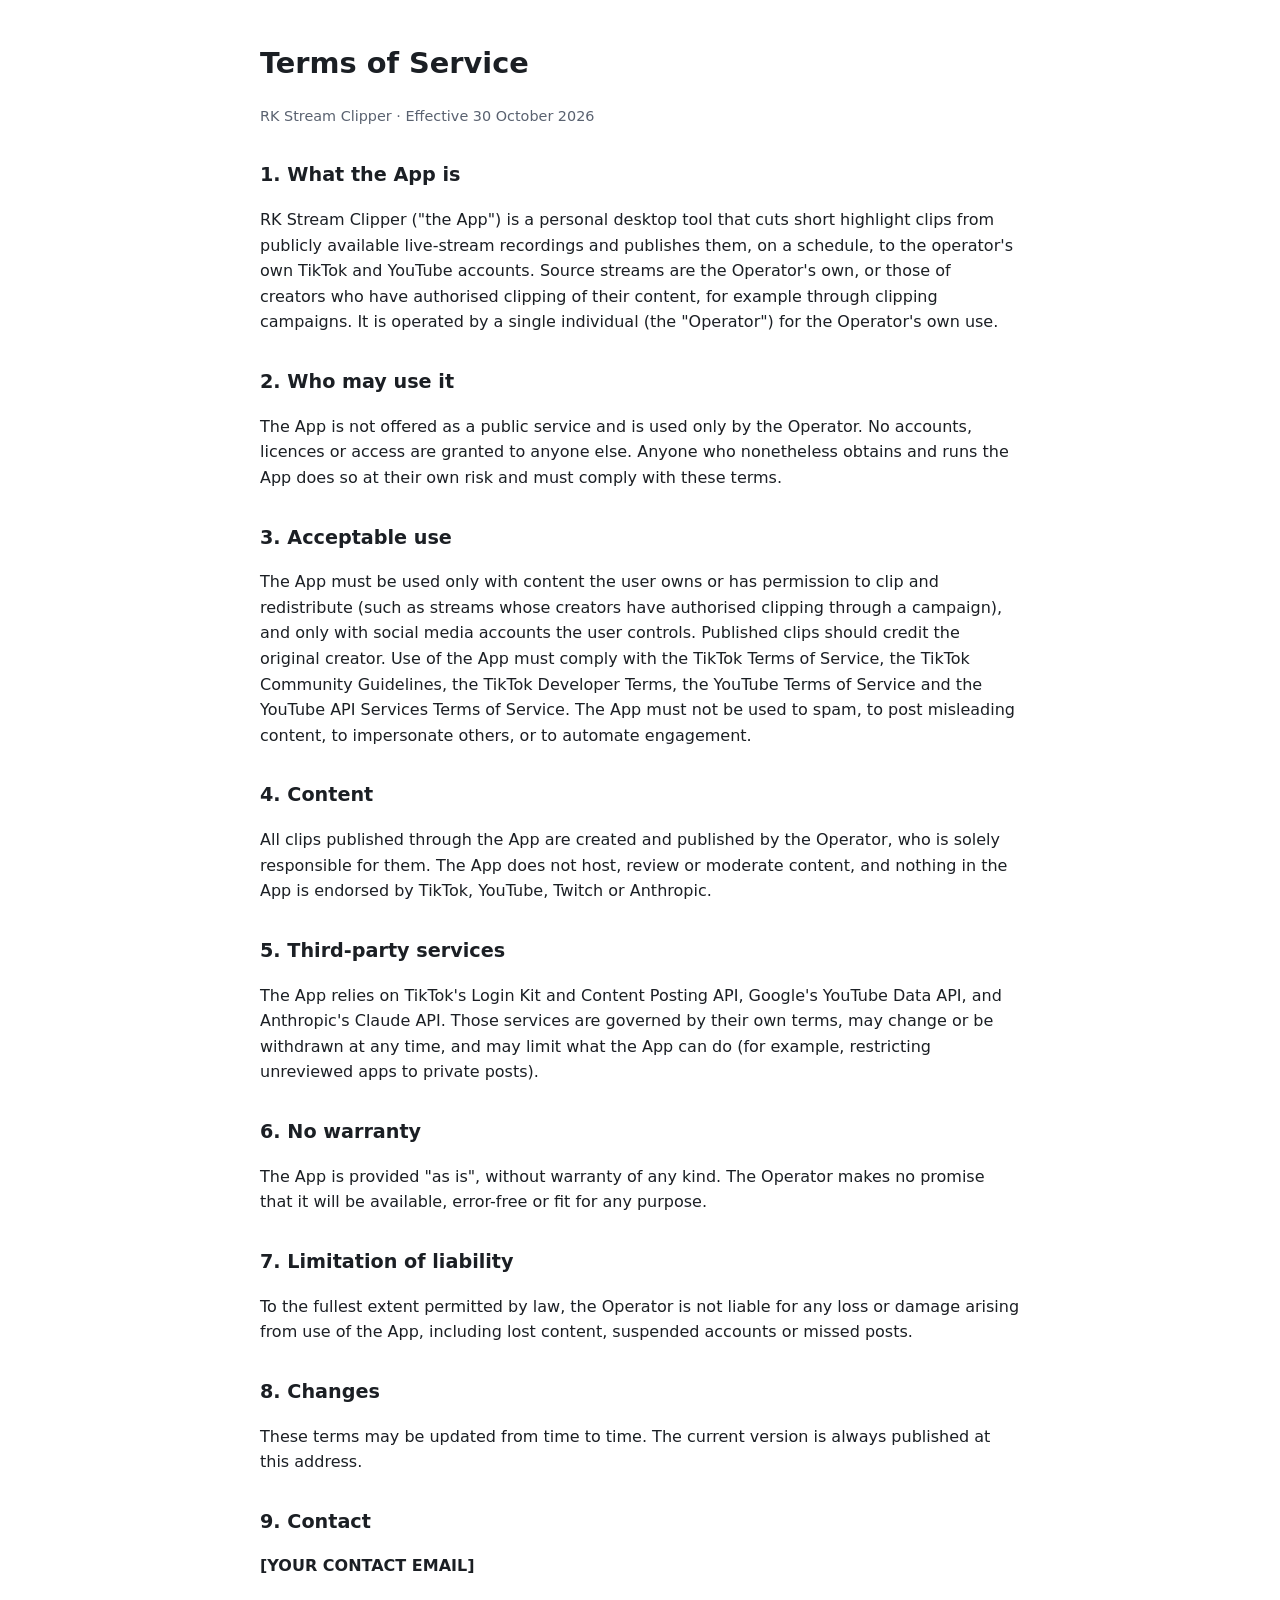
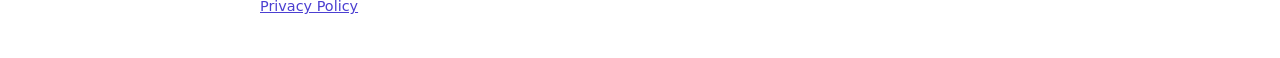
==== terms.html @ 4bec4d71 "Privacy policy and terms of service for RK Stream Clipper Co-Authored-By: Claude Fable 5.1 <noreply@" ====
<!doctype html>
<html lang="en"><head><meta charset="utf-8"><meta name="viewport" content="width=device-width,initial-scale=1">
<title>Terms of Service – RK Stream Clipper</title><link rel="stylesheet" href="style.css"></head><body>
<h1>Terms of Service</h1>
<p class="meta">RK Stream Clipper · Effective 30 October 2026</p>

<h2>1. What the App is</h2>
<p>RK Stream Clipper ("the App") is a personal desktop tool that cuts short highlight clips from publicly available
live-stream recordings and publishes them, on a schedule, to the operator's own TikTok and YouTube accounts. Source streams are
the Operator's own, or those of creators who have authorised clipping of their content, for example through clipping campaigns. It is operated by
a single individual (the "Operator") for the Operator's own use.</p>

<h2>2. Who may use it</h2>
<p>The App is not offered as a public service and is used only by the Operator. No accounts, licences or access are granted to
anyone else. Anyone who nonetheless obtains and runs the App does so at their own risk and must comply with these terms.</p>

<h2>3. Acceptable use</h2>
<p>The App must be used only with content the user owns or has permission to clip and redistribute (such as streams whose
creators have authorised clipping through a campaign), and only with social media accounts the user controls. Published clips
should credit the original creator. Use of the App must comply with the TikTok Terms of Service, the TikTok Community Guidelines, the TikTok
Developer Terms, the YouTube Terms of Service and the YouTube API Services Terms of Service. The App must not be used to spam,
to post misleading content, to impersonate others, or to automate engagement.</p>

<h2>4. Content</h2>
<p>All clips published through the App are created and published by the Operator, who is solely responsible for them. The App
does not host, review or moderate content, and nothing in the App is endorsed by TikTok, YouTube, Twitch or Anthropic.</p>

<h2>5. Third-party services</h2>
<p>The App relies on TikTok's Login Kit and Content Posting API, Google's YouTube Data API, and Anthropic's Claude API. Those
services are governed by their own terms, may change or be withdrawn at any time, and may limit what the App can do (for example,
restricting unreviewed apps to private posts).</p>

<h2>6. No warranty</h2>
<p>The App is provided "as is", without warranty of any kind. The Operator makes no promise that it will be available,
error-free or fit for any purpose.</p>

<h2>7. Limitation of liability</h2>
<p>To the fullest extent permitted by law, the Operator is not liable for any loss or damage arising from use of the App,
including lost content, suspended accounts or missed posts.</p>

<h2>8. Changes</h2>
<p>These terms may be updated from time to time. The current version is always published at this address.</p>

<h2>9. Contact</h2>
<p><strong>[YOUR CONTACT EMAIL]</strong></p>

<p class="meta"><a href="privacy.html">Privacy Policy</a></p>
</body></html>
---- style.css ----
body{font-family:system-ui,Segoe UI,Arial,sans-serif;max-width:760px;margin:40px auto;padding:0 20px;line-height:1.6;color:#1b1f24;background:#fff}
h1{font-size:1.8rem}h2{font-size:1.2rem;margin-top:2rem}
.meta{color:#5a6270;font-size:.9rem}
a{color:#4b3fd1}
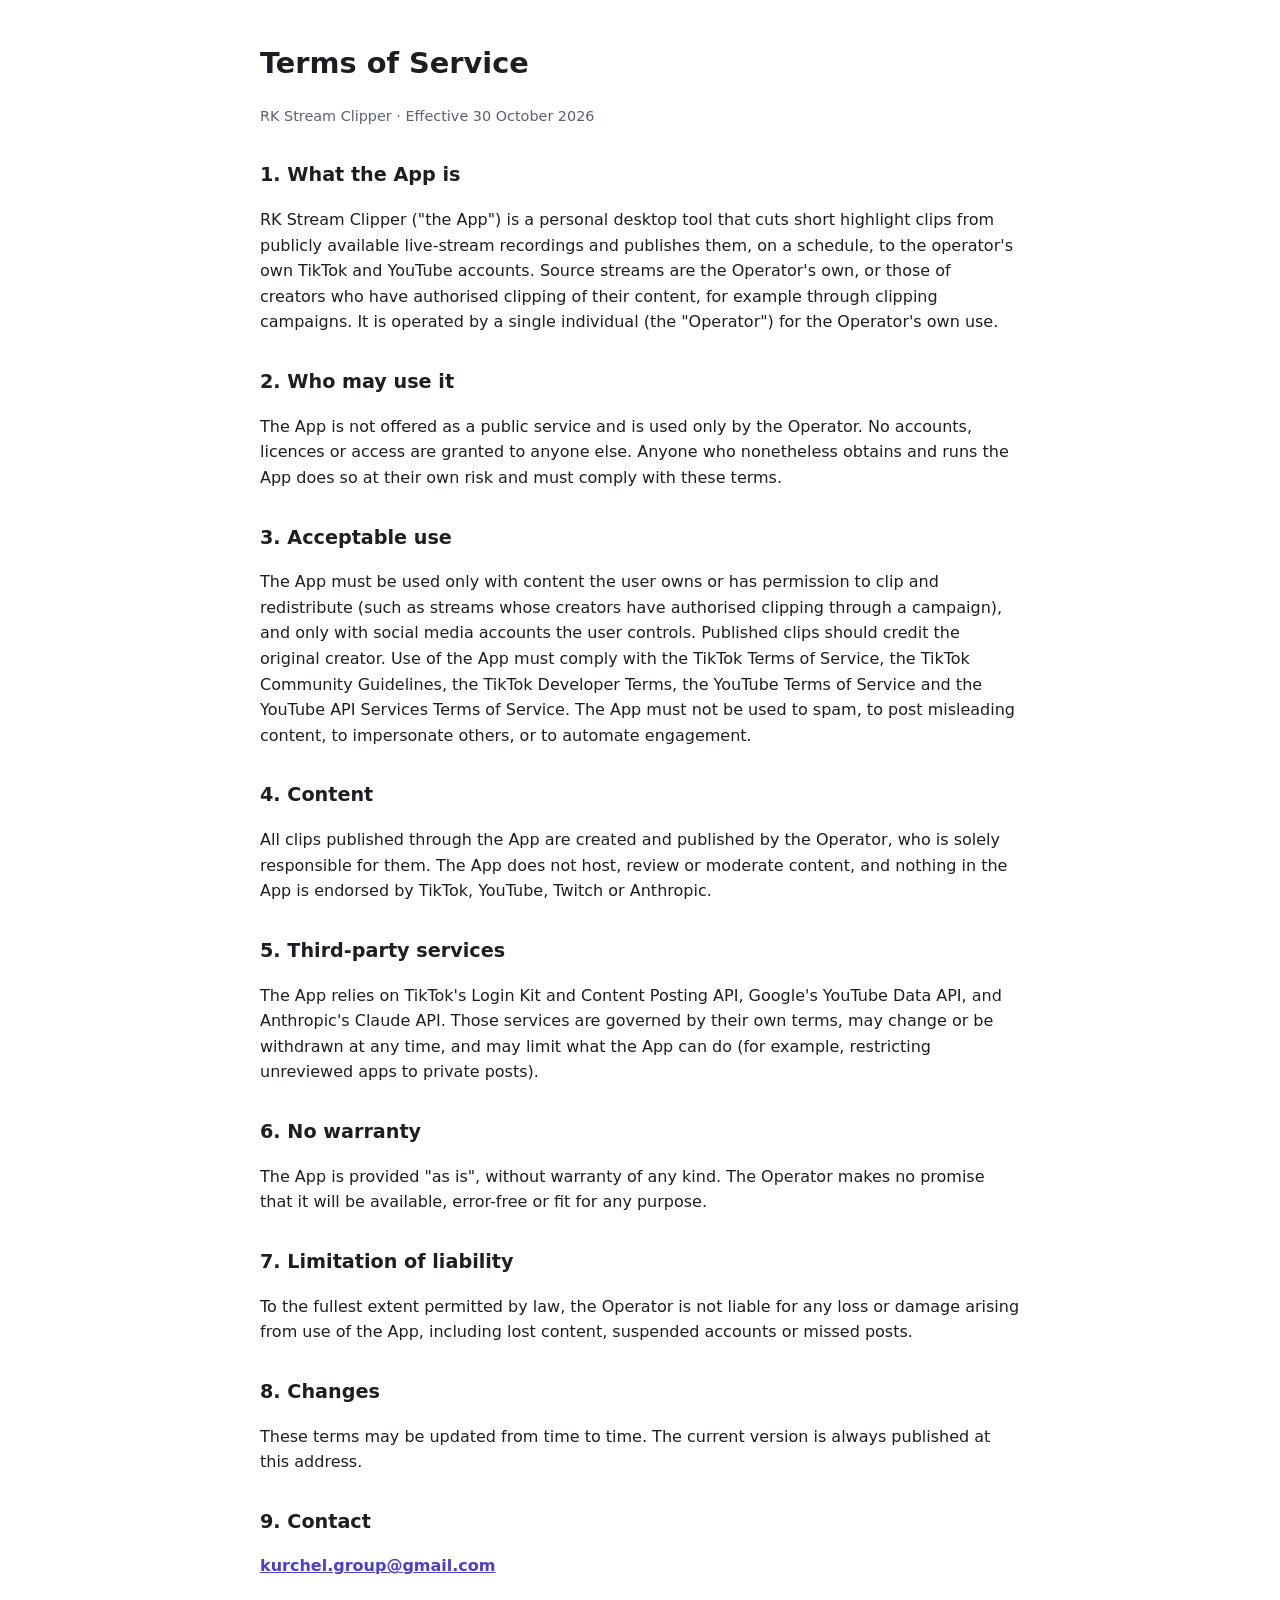
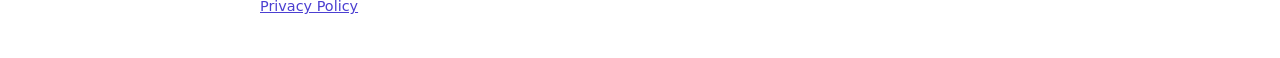
==== commit 51ce3ac6: "Add contact email Co-Authored-By: Claude Fable 5.1 <noreply@anthropic.com>" ====
--- a/terms.html
+++ b/terms.html
@@ -42,7 +42,7 @@
 <p>These terms may be updated from time to time. The current version is always published at this address.</p>
 
 <h2>9. Contact</h2>
-<p><strong>[YOUR CONTACT EMAIL]</strong></p>
+<p><strong><a href="mailto:kurchel.group@gmail.com">kurchel.group@gmail.com</a></strong></p>
 
 <p class="meta"><a href="privacy.html">Privacy Policy</a></p>
 </body></html>
